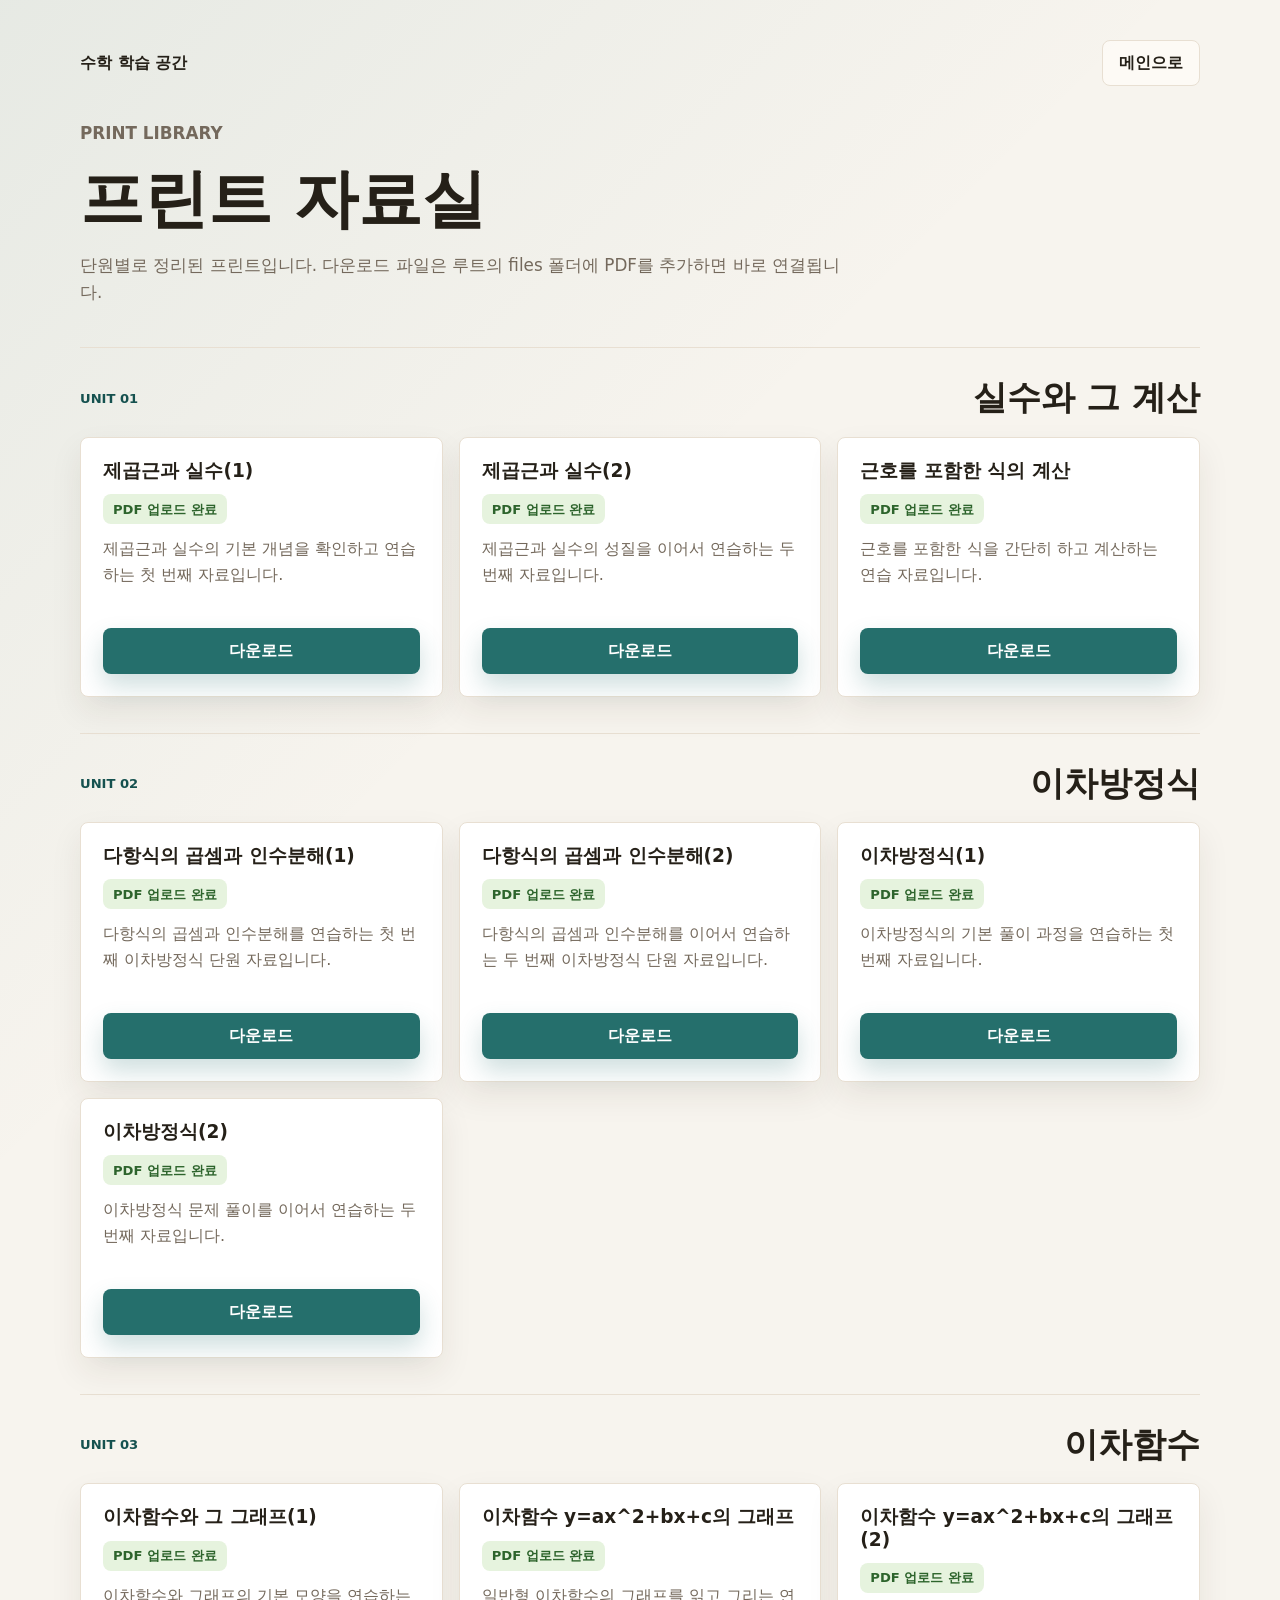
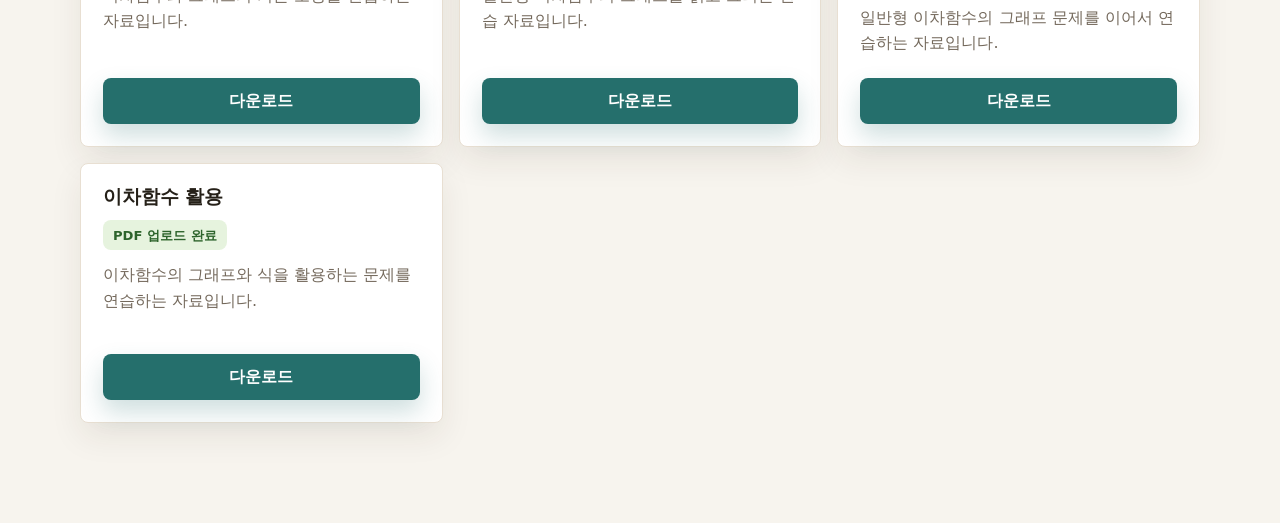
==== prints/index.html @ 319bece3 "Add print library site" ====
<!doctype html>
<html lang="ko">
  <head>
    <meta charset="utf-8">
    <meta name="viewport" content="width=device-width, initial-scale=1">
    <title>프린트 자료실</title>
    <link rel="stylesheet" href="../styles.css">
  </head>
  <body>
    <main class="page-shell">
      <nav class="top-nav" aria-label="주요 메뉴">
        <a class="brand-link" href="../">수학 학습 공간</a>
        <a class="nav-button" href="../">메인으로</a>
      </nav>

      <header class="page-header">
        <p class="eyebrow">Print Library</p>
        <h1>프린트 자료실</h1>
        <p>
          단원별로 정리된 프린트입니다. 다운로드 파일은 루트의 files 폴더에 PDF를 추가하면 바로 연결됩니다.
        </p>
      </header>

      <section class="print-unit" aria-labelledby="unit-real-number">
        <div class="unit-heading">
          <p class="section-kicker">Unit 01</p>
          <h2 id="unit-real-number">실수와 그 계산</h2>
        </div>
        <div class="print-grid">
          <article class="print-card">
            <div>
              <div class="card-topline">
                <h3>제곱근과 실수(1)</h3>
                <span class="status-badge is-ready">PDF 업로드 완료</span>
              </div>
              <p>제곱근과 실수의 기본 개념을 확인하고 연습하는 첫 번째 자료입니다.</p>
            </div>
            <a class="download-button" href="../files/제곱근과 실수(1).pdf" download>다운로드</a>
          </article>
          <article class="print-card">
            <div>
              <div class="card-topline">
                <h3>제곱근과 실수(2)</h3>
                <span class="status-badge is-ready">PDF 업로드 완료</span>
              </div>
              <p>제곱근과 실수의 성질을 이어서 연습하는 두 번째 자료입니다.</p>
            </div>
            <a class="download-button" href="../files/제곱근과 실수(2).pdf" download>다운로드</a>
          </article>
          <article class="print-card">
            <div>
              <div class="card-topline">
                <h3>근호를 포함한 식의 계산</h3>
                <span class="status-badge is-ready">PDF 업로드 완료</span>
              </div>
              <p>근호를 포함한 식을 간단히 하고 계산하는 연습 자료입니다.</p>
            </div>
            <a class="download-button" href="../files/근호를 포함한 식의 계산.pdf" download>다운로드</a>
          </article>
        </div>
      </section>

      <section class="print-unit" aria-labelledby="unit-quadratic-equation">
        <div class="unit-heading">
          <p class="section-kicker">Unit 02</p>
          <h2 id="unit-quadratic-equation">이차방정식</h2>
        </div>
        <div class="print-grid">
          <article class="print-card">
            <div>
              <div class="card-topline">
                <h3>다항식의 곱셈과 인수분해(1)</h3>
                <span class="status-badge is-ready">PDF 업로드 완료</span>
              </div>
              <p>다항식의 곱셈과 인수분해를 연습하는 첫 번째 이차방정식 단원 자료입니다.</p>
            </div>
            <a class="download-button" href="../files/다항식의 곱셈과 인수분해(1).pdf" download>다운로드</a>
          </article>
          <article class="print-card">
            <div>
              <div class="card-topline">
                <h3>다항식의 곱셈과 인수분해(2)</h3>
                <span class="status-badge is-ready">PDF 업로드 완료</span>
              </div>
              <p>다항식의 곱셈과 인수분해를 이어서 연습하는 두 번째 이차방정식 단원 자료입니다.</p>
            </div>
            <a class="download-button" href="../files/다항식의 곱셈과 인수분해(2).pdf" download>다운로드</a>
          </article>
          <article class="print-card">
            <div>
              <div class="card-topline">
                <h3>이차방정식(1)</h3>
                <span class="status-badge is-ready">PDF 업로드 완료</span>
              </div>
              <p>이차방정식의 기본 풀이 과정을 연습하는 첫 번째 자료입니다.</p>
            </div>
            <a class="download-button" href="../files/이차방정식(1).pdf" download>다운로드</a>
          </article>
          <article class="print-card">
            <div>
              <div class="card-topline">
                <h3>이차방정식(2)</h3>
                <span class="status-badge is-ready">PDF 업로드 완료</span>
              </div>
              <p>이차방정식 문제 풀이를 이어서 연습하는 두 번째 자료입니다.</p>
            </div>
            <a class="download-button" href="../files/이차방정식(2).pdf" download>다운로드</a>
          </article>
        </div>
      </section>

      <section class="print-unit" aria-labelledby="unit-quadratic-function">
        <div class="unit-heading">
          <p class="section-kicker">Unit 03</p>
          <h2 id="unit-quadratic-function">이차함수</h2>
        </div>
        <div class="print-grid">
          <article class="print-card">
            <div>
              <div class="card-topline">
                <h3>이차함수와 그 그래프(1)</h3>
                <span class="status-badge is-ready">PDF 업로드 완료</span>
              </div>
              <p>이차함수와 그래프의 기본 모양을 연습하는 자료입니다.</p>
            </div>
            <a class="download-button" href="../files/이차함수와 그 그래프(1).pdf" download>다운로드</a>
          </article>
          <article class="print-card">
            <div>
              <div class="card-topline">
                <h3>이차함수 y=ax^2+bx+c의 그래프</h3>
                <span class="status-badge is-ready">PDF 업로드 완료</span>
              </div>
              <p>일반형 이차함수의 그래프를 읽고 그리는 연습 자료입니다.</p>
            </div>
            <a class="download-button" href="../files/이차함수 y=ax^2+bx+c의 그래프.pdf" download>다운로드</a>
          </article>
          <article class="print-card">
            <div>
              <div class="card-topline">
                <h3>이차함수 y=ax^2+bx+c의 그래프(2)</h3>
                <span class="status-badge is-ready">PDF 업로드 완료</span>
              </div>
              <p>일반형 이차함수의 그래프 문제를 이어서 연습하는 자료입니다.</p>
            </div>
            <a class="download-button" href="../files/이차함수 y=ax^2+bx+c의 그래프(2).pdf" download>다운로드</a>
          </article>
          <article class="print-card">
            <div>
              <div class="card-topline">
                <h3>이차함수 활용</h3>
                <span class="status-badge is-ready">PDF 업로드 완료</span>
              </div>
              <p>이차함수의 그래프와 식을 활용하는 문제를 연습하는 자료입니다.</p>
            </div>
            <a class="download-button" href="../files/이차함수 활용.pdf" download>다운로드</a>
          </article>
        </div>
      </section>
    </main>
  </body>
</html>
---- styles.css ----
:root {
  color-scheme: light;
  --bg: #f7f4ee;
  --surface: #fffdf8;
  --surface-strong: #ffffff;
  --ink: #252018;
  --muted: #74695c;
  --line: #e8dfd2;
  --accent: #256f6c;
  --accent-dark: #15514f;
  --accent-soft: #d8ece8;
  --warm: #c96f38;
  --shadow: 0 18px 45px rgba(57, 42, 26, 0.12);
}

* {
  box-sizing: border-box;
}

body {
  margin: 0;
  min-height: 100vh;
  background:
    linear-gradient(135deg, rgba(37, 111, 108, 0.08), transparent 35%),
    var(--bg);
  color: var(--ink);
  font-family: "Pretendard", "Apple SD Gothic Neo", "Malgun Gothic", system-ui, sans-serif;
  line-height: 1.6;
}

a {
  color: inherit;
  text-decoration: none;
}

.home-shell,
.page-shell {
  width: min(1120px, calc(100% - 32px));
  margin: 0 auto;
}

.home-shell {
  display: grid;
  gap: 36px;
  min-height: 100vh;
  padding: 72px 0 56px;
  align-content: center;
}

.home-hero {
  max-width: 820px;
}

.eyebrow,
.section-kicker {
  margin: 0 0 10px;
  color: var(--accent-dark);
  font-size: 0.82rem;
  font-weight: 800;
  letter-spacing: 0;
  text-transform: uppercase;
}

h1,
h2,
h3,
p {
  overflow-wrap: anywhere;
}

h1,
h2,
h3 {
  margin: 0;
  line-height: 1.2;
}

.home-hero h1 {
  max-width: 760px;
  font-size: clamp(2.4rem, 7vw, 4.6rem);
}

.hero-copy,
.page-header p,
.notice-band p {
  color: var(--muted);
  font-size: 1.05rem;
}

.hero-copy {
  max-width: 620px;
  margin: 22px 0 0;
}

.hero-actions {
  display: flex;
  flex-wrap: wrap;
  gap: 12px;
  margin-top: 32px;
}

.button,
.nav-button,
.download-button {
  display: inline-flex;
  min-height: 46px;
  align-items: center;
  justify-content: center;
  border-radius: 8px;
  font-weight: 800;
  transition: transform 160ms ease, box-shadow 160ms ease, background-color 160ms ease;
}

.button {
  padding: 0 22px;
}

.button:hover,
.nav-button:hover,
.download-button:hover {
  transform: translateY(-2px);
}

.primary,
.download-button {
  background: var(--accent);
  color: white;
  box-shadow: 0 12px 24px rgba(37, 111, 108, 0.22);
}

.primary:hover,
.download-button:hover {
  background: var(--accent-dark);
}

.download-button.is-disabled,
.download-button.is-disabled:hover {
  background: #d8d1c6;
  color: #63594d;
  box-shadow: none;
  cursor: not-allowed;
  transform: none;
}

.secondary,
.nav-button {
  border: 1px solid var(--line);
  background: rgba(255, 253, 248, 0.72);
  color: var(--ink);
}

.notice-band {
  display: grid;
  grid-template-columns: minmax(220px, 0.9fr) minmax(260px, 1.1fr);
  gap: 24px;
  padding: 28px;
  border: 1px solid var(--line);
  border-radius: 8px;
  background: rgba(255, 253, 248, 0.78);
  box-shadow: var(--shadow);
}

.notice-band h2 {
  font-size: clamp(1.35rem, 4vw, 2rem);
}

.notice-band p {
  margin: 0;
}

.page-shell {
  padding: 28px 0 64px;
}

.top-nav {
  display: flex;
  align-items: center;
  justify-content: space-between;
  gap: 16px;
  padding: 12px 0 34px;
}

.brand-link {
  font-size: 1rem;
  font-weight: 900;
}

.nav-button {
  min-width: 96px;
  padding: 0 16px;
}

.page-header {
  display: grid;
  gap: 14px;
  max-width: 780px;
  margin-bottom: 42px;
}

.page-header h1 {
  font-size: clamp(2.2rem, 7vw, 4rem);
}

.page-header p {
  margin: 0;
}

.print-unit {
  padding: 30px 0 36px;
  border-top: 1px solid var(--line);
}

.unit-heading {
  display: flex;
  align-items: end;
  justify-content: space-between;
  gap: 20px;
  margin-bottom: 18px;
}

.unit-heading h2 {
  font-size: clamp(1.45rem, 4vw, 2.1rem);
}

.print-grid {
  display: grid;
  grid-template-columns: repeat(3, minmax(0, 1fr));
  gap: 16px;
}

.print-card {
  display: flex;
  min-height: 260px;
  flex-direction: column;
  justify-content: space-between;
  gap: 22px;
  padding: 22px;
  border: 1px solid var(--line);
  border-radius: 8px;
  background: var(--surface-strong);
  box-shadow: 0 14px 32px rgba(57, 42, 26, 0.08);
}

.print-card h3 {
  font-size: 1.16rem;
}

.card-topline {
  display: grid;
  gap: 12px;
}

.status-badge {
  display: inline-flex;
  width: fit-content;
  min-height: 30px;
  align-items: center;
  border-radius: 8px;
  padding: 0 10px;
  background: var(--accent-soft);
  color: var(--accent-dark);
  font-size: 0.82rem;
  font-weight: 800;
}

.status-badge.is-ready {
  background: #e6f3de;
  color: #2d642c;
}

.print-card p {
  margin: 12px 0 0;
  color: var(--muted);
}

.download-button {
  width: 100%;
  padding: 0 16px;
}

@media (max-width: 820px) {
  .home-shell {
    padding-top: 44px;
  }

  .notice-band {
    grid-template-columns: 1fr;
  }

  .print-grid {
    grid-template-columns: repeat(2, minmax(0, 1fr));
  }
}

@media (max-width: 560px) {
  .home-shell,
  .page-shell {
    width: min(100% - 24px, 1120px);
  }

  .home-hero h1,
  .page-header h1 {
    font-size: 2.25rem;
  }

  .hero-actions,
  .top-nav,
  .unit-heading {
    align-items: stretch;
    flex-direction: column;
  }

  .button,
  .nav-button {
    width: 100%;
  }

  .print-grid {
    grid-template-columns: 1fr;
  }

  .print-card {
    min-height: 220px;
  }
}
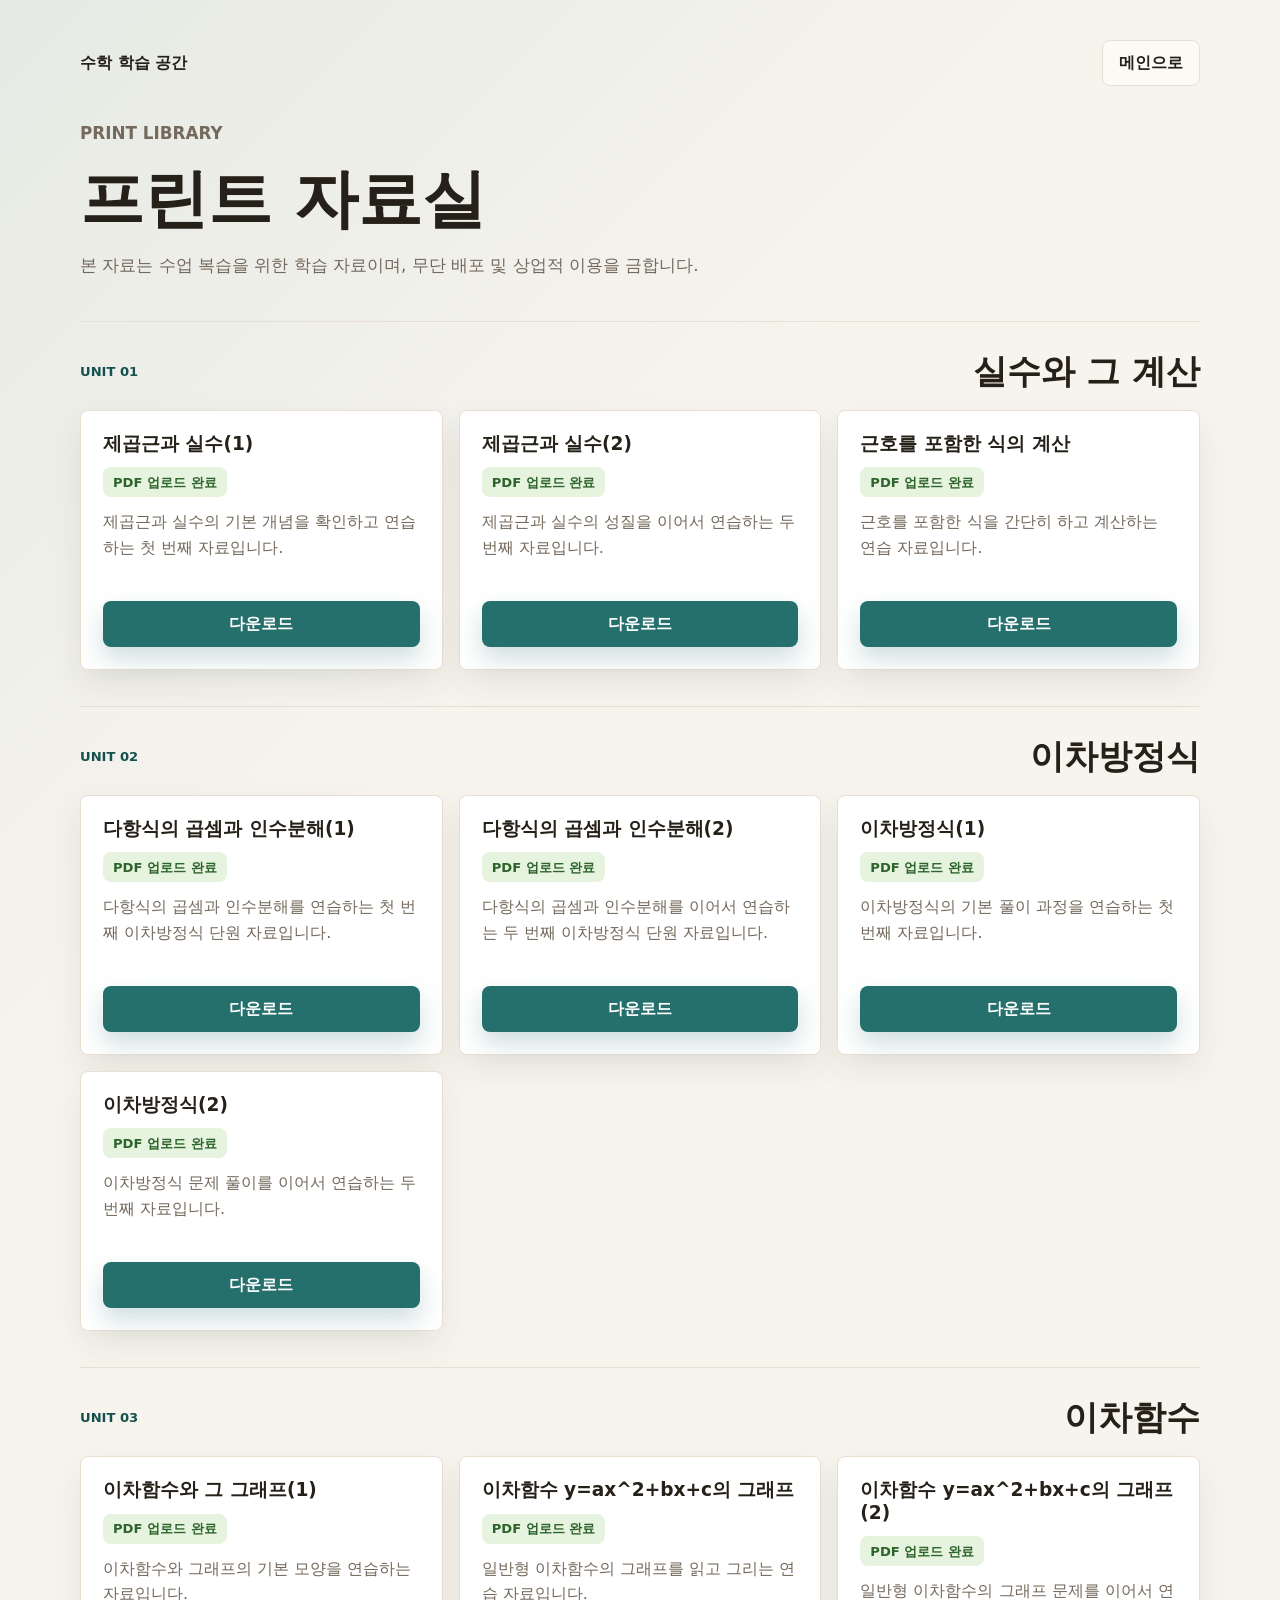
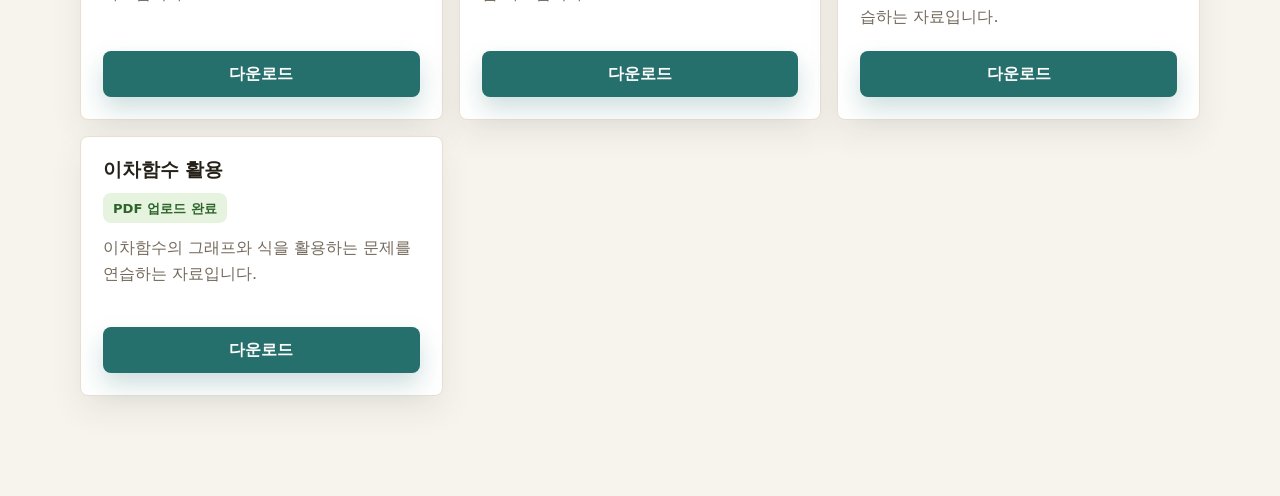
==== commit f967ddd2: "text comfile" ====
--- a/prints/index.html
+++ b/prints/index.html
@@ -17,7 +17,7 @@
         <p class="eyebrow">Print Library</p>
         <h1>프린트 자료실</h1>
         <p>
-          단원별로 정리된 프린트입니다. 다운로드 파일은 루트의 files 폴더에 PDF를 추가하면 바로 연결됩니다.
+          본 자료는 수업 복습을 위한 학습 자료이며, 무단 배포 및 상업적 이용을 금합니다.
         </p>
       </header>
 
